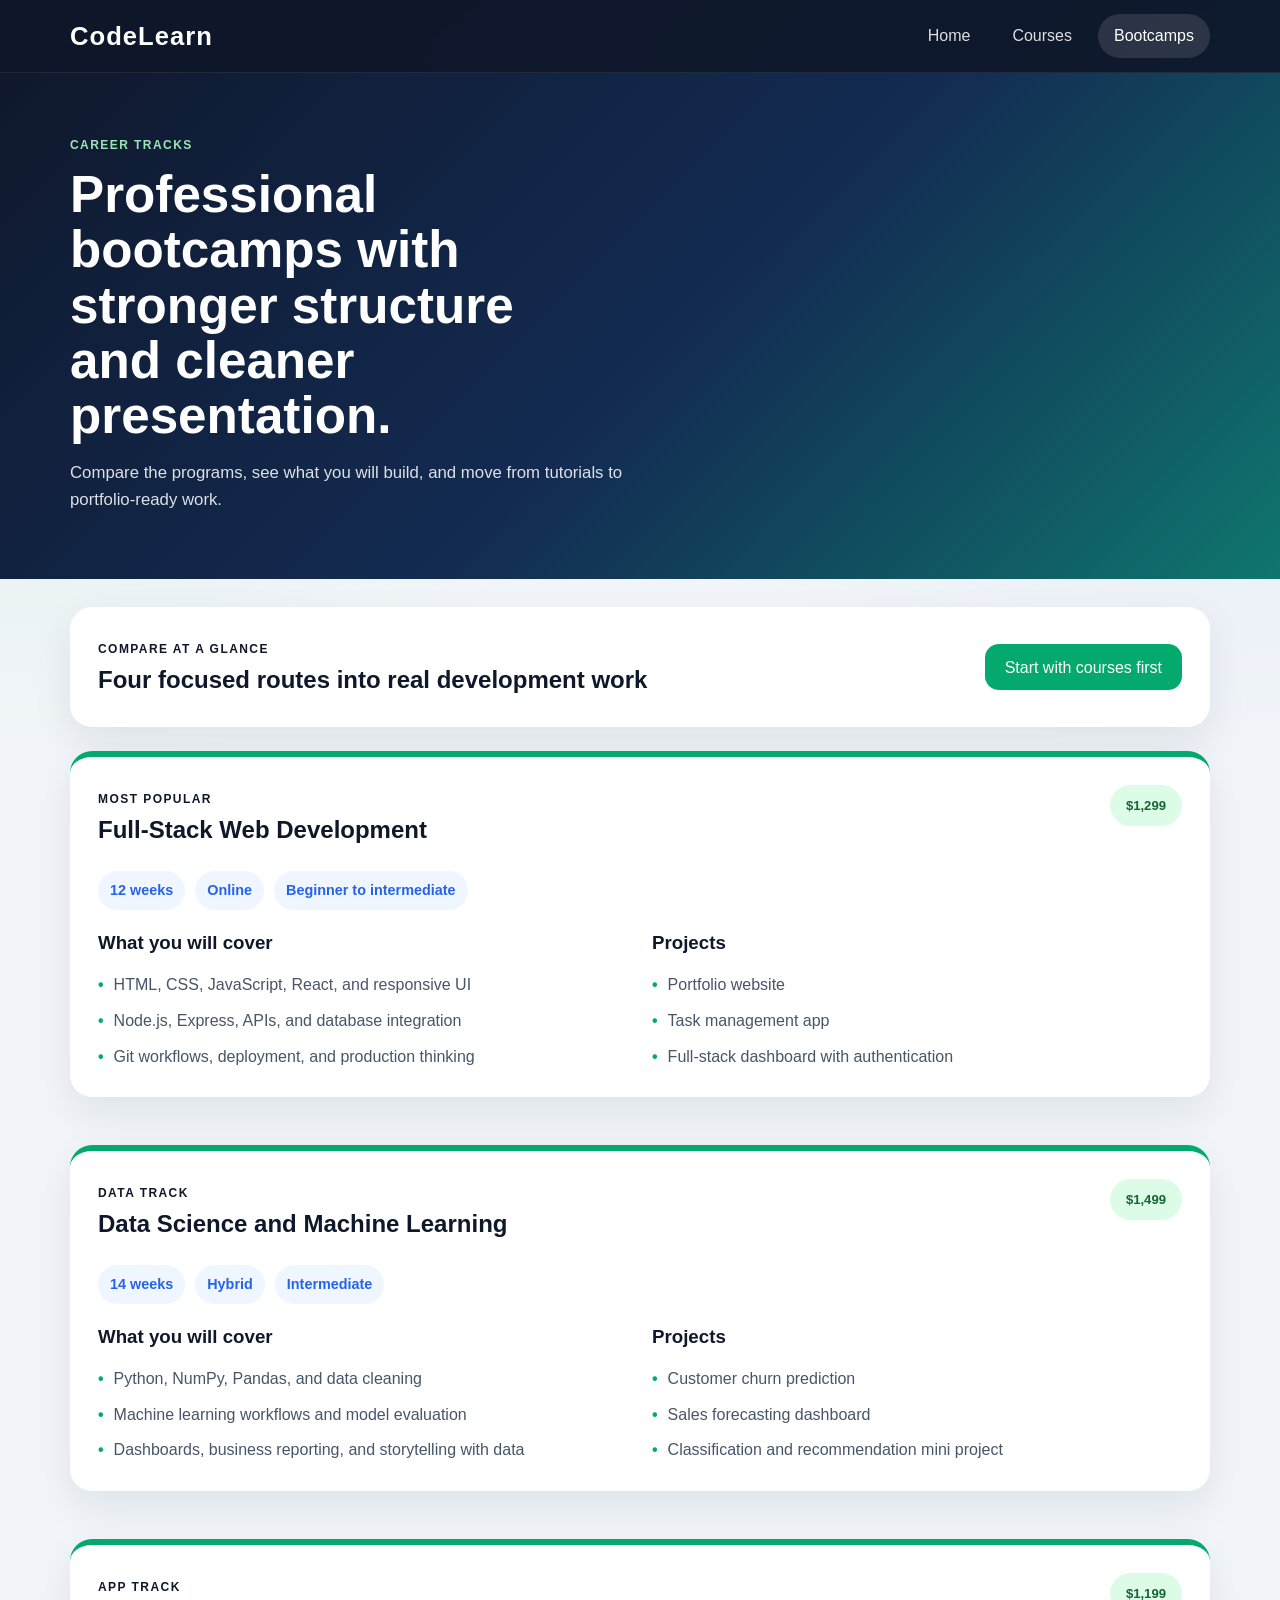
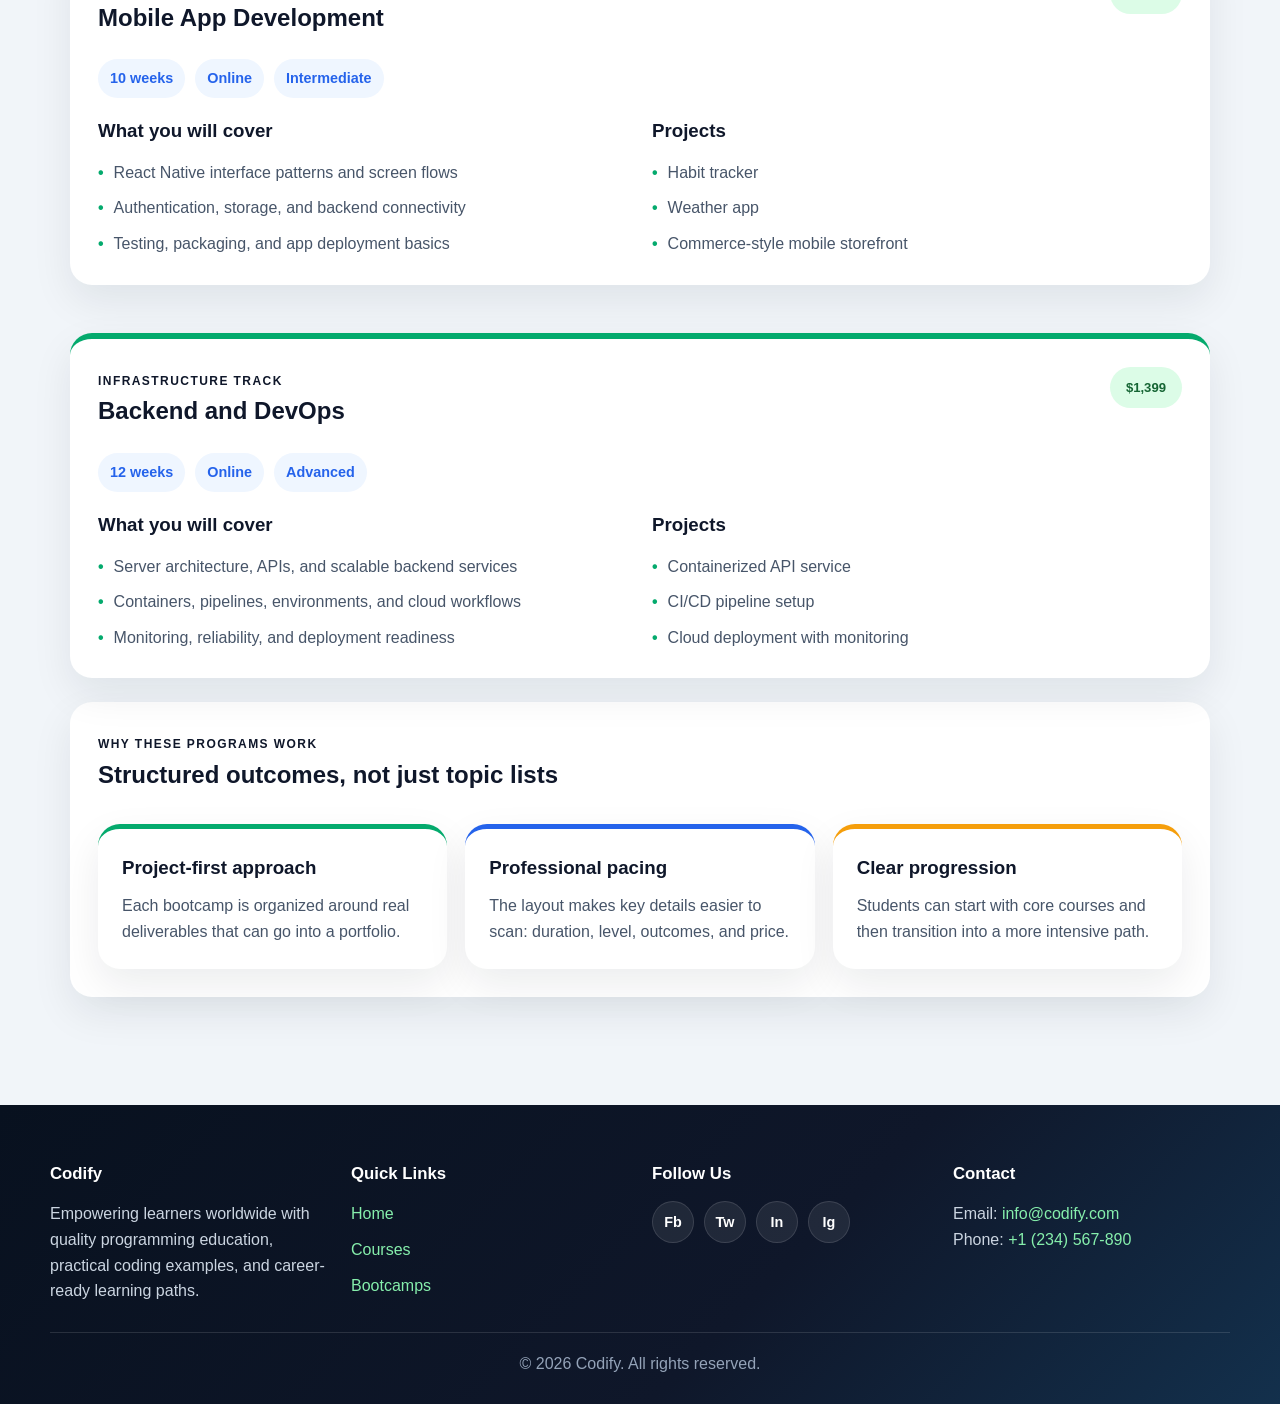
==== bootcamp.html @ 7d348fdf "Finalize Course webpage" ====
<!DOCTYPE html>
<html lang="en">
<head>
    <meta charset="UTF-8">
    <meta name="viewport" content="width=device-width, initial-scale=1.0">
    <title>CodeLearn | Bootcamps</title>
    <link rel="stylesheet" href="main.css">
</head>
<body>
    <header class="site-header compact-header">
        <nav class="topbar">
            <div class="nav-container">
                <a href="index.html" class="nav-logo">CodeLearn</a>
                <ul class="nav-links">
                    <li><a href="index.html">Home</a></li>
                    <li><a href="courses.html">Courses</a></li>
                    <li><a href="bootcamp.html" class="active">Bootcamps</a></li>
                </ul>
            </div>
        </nav>
        <section class="hero hero-compact">
            <div class="hero-copy">
                <span class="eyebrow">Career tracks</span>
                <h1>Professional bootcamps with stronger structure and cleaner presentation.</h1>
                <p>Compare the programs, see what you will build, and move from tutorials to portfolio-ready work.</p>
            </div>
        </section>
    </header>

    <main class="page-shell">
        <section class="section-card comparison-banner">
            <div>
                <span class="section-label">Compare at a glance</span>
                <h2>Four focused routes into real development work</h2>
            </div>
            <a class="button button-primary" href="courses.html">Start with courses first</a>
        </section>

        <section class="bootcamp-stack">
            <article class="section-card bootcamp-card-pro" id="fullstack-bootcamp">
                <div class="bootcamp-top">
                    <div>
                        <span class="section-label">Most popular</span>
                        <h2>Full-Stack Web Development</h2>
                    </div>
                    <span class="price-tag">$1,299</span>
                </div>
                <div class="bootcamp-meta">
                    <span>12 weeks</span>
                    <span>Online</span>
                    <span>Beginner to intermediate</span>
                </div>
                <div class="bootcamp-layout">
                    <div>
                        <h3>What you will cover</h3>
                        <ul class="feature-list">
                            <li>HTML, CSS, JavaScript, React, and responsive UI</li>
                            <li>Node.js, Express, APIs, and database integration</li>
                            <li>Git workflows, deployment, and production thinking</li>
                        </ul>
                    </div>
                    <div>
                        <h3>Projects</h3>
                        <ul class="feature-list">
                            <li>Portfolio website</li>
                            <li>Task management app</li>
                            <li>Full-stack dashboard with authentication</li>
                        </ul>
                    </div>
                </div>
            </article>

            <article class="section-card bootcamp-card-pro">
                <div class="bootcamp-top">
                    <div>
                        <span class="section-label">Data track</span>
                        <h2>Data Science and Machine Learning</h2>
                    </div>
                    <span class="price-tag">$1,499</span>
                </div>
                <div class="bootcamp-meta">
                    <span>14 weeks</span>
                    <span>Hybrid</span>
                    <span>Intermediate</span>
                </div>
                <div class="bootcamp-layout">
                    <div>
                        <h3>What you will cover</h3>
                        <ul class="feature-list">
                            <li>Python, NumPy, Pandas, and data cleaning</li>
                            <li>Machine learning workflows and model evaluation</li>
                            <li>Dashboards, business reporting, and storytelling with data</li>
                        </ul>
                    </div>
                    <div>
                        <h3>Projects</h3>
                        <ul class="feature-list">
                            <li>Customer churn prediction</li>
                            <li>Sales forecasting dashboard</li>
                            <li>Classification and recommendation mini project</li>
                        </ul>
                    </div>
                </div>
            </article>

            <article class="section-card bootcamp-card-pro">
                <div class="bootcamp-top">
                    <div>
                        <span class="section-label">App track</span>
                        <h2>Mobile App Development</h2>
                    </div>
                    <span class="price-tag">$1,199</span>
                </div>
                <div class="bootcamp-meta">
                    <span>10 weeks</span>
                    <span>Online</span>
                    <span>Intermediate</span>
                </div>
                <div class="bootcamp-layout">
                    <div>
                        <h3>What you will cover</h3>
                        <ul class="feature-list">
                            <li>React Native interface patterns and screen flows</li>
                            <li>Authentication, storage, and backend connectivity</li>
                            <li>Testing, packaging, and app deployment basics</li>
                        </ul>
                    </div>
                    <div>
                        <h3>Projects</h3>
                        <ul class="feature-list">
                            <li>Habit tracker</li>
                            <li>Weather app</li>
                            <li>Commerce-style mobile storefront</li>
                        </ul>
                    </div>
                </div>
            </article>

            <article class="section-card bootcamp-card-pro">
                <div class="bootcamp-top">
                    <div>
                        <span class="section-label">Infrastructure track</span>
                        <h2>Backend and DevOps</h2>
                    </div>
                    <span class="price-tag">$1,399</span>
                </div>
                <div class="bootcamp-meta">
                    <span>12 weeks</span>
                    <span>Online</span>
                    <span>Advanced</span>
                </div>
                <div class="bootcamp-layout">
                    <div>
                        <h3>What you will cover</h3>
                        <ul class="feature-list">
                            <li>Server architecture, APIs, and scalable backend services</li>
                            <li>Containers, pipelines, environments, and cloud workflows</li>
                            <li>Monitoring, reliability, and deployment readiness</li>
                        </ul>
                    </div>
                    <div>
                        <h3>Projects</h3>
                        <ul class="feature-list">
                            <li>Containerized API service</li>
                            <li>CI/CD pipeline setup</li>
                            <li>Cloud deployment with monitoring</li>
                        </ul>
                    </div>
                </div>
            </article>
        </section>

        <section class="section-card">
            <div class="section-heading">
                <div>
                    <span class="section-label">Why these programs work</span>
                    <h2>Structured outcomes, not just topic lists</h2>
                </div>
            </div>
            <div class="quick-grid">
                <article class="feature-card accent-green">
                    <h3>Project-first approach</h3>
                    <p>Each bootcamp is organized around real deliverables that can go into a portfolio.</p>
                </article>
                <article class="feature-card accent-blue">
                    <h3>Professional pacing</h3>
                    <p>The layout makes key details easier to scan: duration, level, outcomes, and price.</p>
                </article>
                <article class="feature-card accent-gold">
                    <h3>Clear progression</h3>
                    <p>Students can start with core courses and then transition into a more intensive path.</p>
                </article>
            </div>
        </section>
    </main>

    <footer class="footer-section" id="footerSection">
        <div class="footer-container">
            <div class="footer-grid">
                <div class="footer-column" id="footerCol-1">
                    <h5 class="footer-heading">Codify</h5>
                    <p class="footer-text">Empowering learners worldwide with quality programming education, practical coding examples, and career-ready learning paths.</p>
                </div>
                <div class="footer-column" id="footerCol-2">
                    <h5 class="footer-heading">Quick Links</h5>
                    <ul class="footer-links" id="footerLinks">
                        <li><a href="index.html">Home</a></li>
                        <li><a href="courses.html">Courses</a></li>
                        <li><a href="bootcamp.html">Bootcamps</a></li>
                    </ul>
                </div>
                <div class="footer-column" id="footerCol-3">
                    <h5 class="footer-heading">Follow Us</h5>
                    <div class="social-links" id="socialLinks">
                        <a href="#" class="social-icon" aria-label="Facebook">Fb</a>
                        <a href="#" class="social-icon" aria-label="Twitter">Tw</a>
                        <a href="#" class="social-icon" aria-label="LinkedIn">In</a>
                        <a href="#" class="social-icon" aria-label="Instagram">Ig</a>
                    </div>
                </div>
                <div class="footer-column" id="footerCol-4">
                    <h5 class="footer-heading">Contact</h5>
                    <p class="footer-text">
                        Email: <a href="mailto:info@codify.com">info@codify.com</a><br>
                        Phone: <a href="tel:+1234567890">+1 (234) 567-890</a>
                    </p>
                </div>
            </div>
            <hr class="footer-divider">
            <div class="footer-bottom">
                <p class="footer-copyright">&copy; 2026 Codify. All rights reserved.</p>
            </div>
        </div>
    </footer>

    <script src="script.js"></script>
</body>
</html>
---- main.css ----
:root {
    --bg: #f1f5f9;
    --panel: #ffffff;
    --panel-alt: #e2e8f0;
    --text: #0f172a;
    --muted: #475569;
    --line: #cbd5e1;
    --green: #04aa6d;
    --green-dark: #03744a;
    --navy: #0f172a;
    --blue: #2563eb;
    --gold: #f59e0b;
    --shadow: 0 16px 40px rgba(15, 23, 42, 0.08);
    --radius: 22px;
}

* {
    box-sizing: border-box;
    margin: 0;
    padding: 0;
}

html {
    scroll-behavior: smooth;
}

body {
    font-family: "Segoe UI", Tahoma, Geneva, Verdana, sans-serif;
    background:
        radial-gradient(circle at top left, rgba(4, 170, 109, 0.10), transparent 24%),
        radial-gradient(circle at top right, rgba(37, 99, 235, 0.10), transparent 24%),
        var(--bg);
    color: var(--text);
    line-height: 1.6;
}

a {
    color: inherit;
    text-decoration: none;
}

button,
textarea {
    font: inherit;
}

.site-header {
    background: linear-gradient(135deg, #0f172a 0%, #132b52 55%, #0f766e 100%);
    color: #fff;
}

.topbar {
    position: sticky;
    top: 0;
    z-index: 100;
    backdrop-filter: blur(10px);
    background: rgba(15, 23, 42, 0.92);
    border-bottom: 1px solid rgba(255, 255, 255, 0.08);
}

.nav-container,
.page-shell,
.topic-strip-wrapper {
    max-width: 1180px;
    margin: 0 auto;
    padding: 0 20px;
}

.nav-container {
    display: flex;
    align-items: center;
    justify-content: space-between;
    min-height: 72px;
}

.nav-logo {
    font-size: 1.6rem;
    font-weight: 800;
    letter-spacing: 0.04em;
}

.nav-links {
    display: flex;
    gap: 10px;
    list-style: none;
}

.nav-links a {
    display: inline-flex;
    align-items: center;
    min-height: 44px;
    padding: 0 16px;
    border-radius: 999px;
    color: rgba(255, 255, 255, 0.86);
    transition: background-color 0.2s ease, color 0.2s ease;
}

.nav-links a:hover,
.nav-links a.active {
    background: rgba(255, 255, 255, 0.12);
    color: #fff;
}

.topic-strip-wrapper {
    padding-top: 14px;
}

.topic-strip {
    display: flex;
    gap: 10px;
    overflow-x: auto;
    padding: 4px 0 8px;
}

.topic-pill {
    border: 1px solid rgba(255, 255, 255, 0.16);
    background: rgba(255, 255, 255, 0.08);
    color: #fff;
    padding: 10px 18px;
    border-radius: 999px;
    white-space: nowrap;
    cursor: pointer;
    transition: transform 0.2s ease, background-color 0.2s ease, border-color 0.2s ease;
}

.topic-pill:hover,
.topic-pill.active {
    background: var(--green);
    border-color: var(--green);
    transform: translateY(-1px);
}

.course-strip .topic-pill {
    background: #eff6ff;
    border-color: #bfdbfe;
    color: var(--blue);
}

.course-strip .topic-pill:hover,
.course-strip .topic-pill.active {
    background: var(--green);
    border-color: var(--green);
    color: #fff;
}

.hero {
    display: grid;
    grid-template-columns: 1.1fr 0.9fr;
    gap: 28px;
    align-items: stretch;
    padding: 36px 20px 56px;
    max-width: 1180px;
    margin: 0 auto;
}

.hero-compact {
    grid-template-columns: 1fr;
    padding-bottom: 44px;
}

.hero-copy {
    padding: 22px 0;
}

.eyebrow,
.section-label,
.card-kicker {
    display: inline-block;
    text-transform: uppercase;
    letter-spacing: 0.12em;
    font-size: 0.75rem;
    font-weight: 700;
}

.eyebrow {
    color: #9ae6b4;
    margin-bottom: 12px;
}

.hero h1 {
    font-size: clamp(2.2rem, 4vw, 4rem);
    line-height: 1.08;
    margin-bottom: 16px;
    max-width: 13ch;
}

.hero p {
    color: rgba(255, 255, 255, 0.86);
    font-size: 1.05rem;
    max-width: 62ch;
}

.hero-actions {
    display: flex;
    flex-wrap: wrap;
    gap: 12px;
    margin-top: 28px;
}

.button {
    display: inline-flex;
    align-items: center;
    justify-content: center;
    min-height: 46px;
    padding: 0 20px;
    border-radius: 14px;
    border: none;
    cursor: pointer;
    transition: transform 0.2s ease, opacity 0.2s ease, background-color 0.2s ease;
}

.button:hover {
    transform: translateY(-1px);
}

.button-primary {
    background: var(--green);
    color: #fff;
}

.button-primary:hover {
    background: var(--green-dark);
}

.button-secondary {
    background: rgba(255, 255, 255, 0.12);
    color: #fff;
    border: 1px solid rgba(255, 255, 255, 0.16);
}

.small-button {
    min-height: 38px;
    padding: 0 14px;
    border-radius: 10px;
}

.hero-panel,
.section-card,
.feature-card,
.learning-card,
.course-mini-card,
.bootcamp-preview,
.output-card,
.info-card {
    background: var(--panel);
    border-radius: var(--radius);
    box-shadow: var(--shadow);
}

.hero-panel {
    color: var(--text);
    padding: 28px;
    align-self: stretch;
}

.panel-badge {
    display: inline-flex;
    padding: 8px 12px;
    border-radius: 999px;
    background: #dcfce7;
    color: var(--green-dark);
    font-size: 0.8rem;
    font-weight: 700;
    margin-bottom: 18px;
}

.topic-panel {
    display: none;
}

.topic-panel.active {
    display: block;
}

.topic-panel h2 {
    font-size: 2rem;
    margin-bottom: 8px;
}

.mini-stats {
    display: grid;
    grid-template-columns: repeat(3, minmax(0, 1fr));
    gap: 12px;
    margin: 20px 0 14px;
}

.mini-stats div {
    background: #f8fafc;
    border: 1px solid var(--line);
    border-radius: 16px;
    padding: 12px;
}

.mini-stats strong,
.summary-row strong {
    display: block;
}

.mini-stats span,
.summary-row span,
.lead-text,
.feature-card p,
.learning-card p,
.bootcamp-preview p,
.course-mini-card p,
.info-card span,
.lesson-panel p,
.bootcamp-card-pro p,
.bootcamp-card-pro li,
.feature-list li {
    color: var(--muted);
}

.inline-link,
.text-action {
    color: var(--green);
    font-weight: 700;
}

.inline-link:hover,
.text-action:hover {
    text-decoration: underline;
}

.page-shell {
    padding: 28px 20px 64px;
}

.section-card {
    padding: 28px;
    margin-bottom: 24px;
}

.quick-grid,
.learning-grid,
.bootcamp-preview-grid,
.compact-course-grid {
    display: grid;
    grid-template-columns: repeat(3, minmax(0, 1fr));
    gap: 18px;
}

.bootcamp-preview-grid {
    grid-template-columns: repeat(4, minmax(0, 1fr));
}

.feature-card,
.learning-card,
.bootcamp-preview,
.course-mini-card {
    padding: 24px;
}

.feature-card h3,
.learning-card h3,
.bootcamp-preview h3,
.course-mini-card h3,
.section-heading h2,
.bootcamp-card-pro h2,
.lesson-panel h3,
.try-it h3 {
    margin-bottom: 10px;
}

.accent-green {
    border-top: 5px solid var(--green);
}

.accent-blue {
    border-top: 5px solid var(--blue);
}

.accent-gold {
    border-top: 5px solid var(--gold);
}

.section-heading {
    display: flex;
    align-items: end;
    justify-content: space-between;
    gap: 16px;
    margin-bottom: 20px;
}

.two-column,
.course-layout,
.bootcamp-layout {
    display: grid;
    grid-template-columns: repeat(2, minmax(0, 1fr));
    gap: 24px;
}

.check-grid {
    display: grid;
    grid-template-columns: repeat(2, minmax(0, 1fr));
    gap: 14px;
    margin-top: 22px;
}

.check-item {
    background: #f8fafc;
    border: 1px solid var(--line);
    border-radius: 16px;
    padding: 14px 16px;
}

.path-summary h3 {
    margin-bottom: 14px;
}

.summary-row {
    display: flex;
    align-items: center;
    justify-content: space-between;
    gap: 16px;
    padding: 14px 0;
    border-bottom: 1px solid var(--line);
}

.summary-row:last-child {
    border-bottom: none;
}

.skill-level,
.meta-chip,
.price-tag {
    display: inline-flex;
    align-items: center;
    justify-content: center;
    border-radius: 999px;
    font-size: 0.82rem;
    font-weight: 700;
}

.skill-level,
.meta-chip {
    padding: 7px 12px;
    margin-bottom: 14px;
}

.beginner {
    background: #dcfce7;
    color: #166534;
}

.intermediate {
    background: #dbeafe;
    color: #1d4ed8;
}

.advanced {
    background: #fee2e2;
    color: #b91c1c;
}

.feature-list {
    list-style: none;
    margin-top: 14px;
}

.feature-list li + li {
    margin-top: 10px;
}

.feature-list li::before {
    content: "•";
    color: var(--green);
    font-weight: 700;
    margin-right: 10px;
}

.lesson-panel,
.example-panel {
    display: flex;
    flex-direction: column;
    gap: 16px;
}

.info-grid {
    display: grid;
    grid-template-columns: repeat(2, minmax(0, 1fr));
    gap: 14px;
}

.info-card {
    padding: 18px;
    border: 1px solid var(--line);
    box-shadow: none;
}

.info-card strong {
    display: block;
    margin-bottom: 6px;
}

.code-tabs {
    display: flex;
    gap: 10px;
    flex-wrap: wrap;
}

.code-tab {
    border: 1px solid var(--line);
    background: #eff6ff;
    color: var(--blue);
    padding: 10px 16px;
    border-radius: 999px;
    cursor: pointer;
    transition: background-color 0.2s ease, color 0.2s ease;
}

.code-tab.active,
.code-tab:hover {
    background: var(--green);
    border-color: var(--green);
    color: #fff;
}

.code-content {
    display: none;
}

.code-content.active {
    display: block;
}

.code-box,
.output,
.try-it textarea {
    width: 100%;
    border-radius: 18px;
    border: 1px solid var(--line);
}

.code-box {
    background: #0f172a;
    color: #e2e8f0;
    padding: 20px;
    overflow-x: auto;
    white-space: pre-wrap;
}

.output-card,
.output {
    background: #f8fafc;
    padding: 20px;
}

.sample-gradient {
    background: linear-gradient(135deg, #0f766e, #14b8a6);
    color: #fff;
}

.try-it {
    margin-top: 24px;
    background: #f8fafc;
    border: 1px solid var(--line);
    border-radius: var(--radius);
    padding: 22px;
}

.try-it-header {
    display: flex;
    align-items: center;
    justify-content: space-between;
    gap: 16px;
    margin-bottom: 12px;
}

.try-it textarea {
    min-height: 190px;
    padding: 18px;
    resize: vertical;
    background: #fff;
    color: var(--text);
    margin-bottom: 14px;
}

.output {
    min-height: 110px;
}

.compact-header .hero h1 {
    max-width: 18ch;
}

.comparison-banner {
    display: flex;
    align-items: center;
    justify-content: space-between;
    gap: 20px;
}

.bootcamp-stack {
    display: grid;
    gap: 24px;
}

.bootcamp-card-pro {
    border-top: 6px solid var(--green);
}

.bootcamp-top {
    display: flex;
    align-items: start;
    justify-content: space-between;
    gap: 18px;
    margin-bottom: 12px;
}

.bootcamp-meta {
    display: flex;
    flex-wrap: wrap;
    gap: 10px;
    margin-bottom: 18px;
}

.bootcamp-meta span {
    padding: 8px 12px;
    border-radius: 999px;
    background: #eff6ff;
    color: var(--blue);
    font-size: 0.9rem;
    font-weight: 600;
}

.price-tag {
    padding: 10px 16px;
    background: #dcfce7;
    color: #166534;
}

.footer-section {
    background: linear-gradient(135deg, #08111f, #0f172a 60%, #13304c);
    color: #e2e8f0;
    padding: 56px 20px 28px;
    margin-top: 20px;
}

.footer-container {
    max-width: 1180px;
    margin: 0 auto;
}

.footer-grid {
    display: grid;
    grid-template-columns: repeat(4, minmax(0, 1fr));
    gap: 24px;
}

.footer-column {
    min-width: 0;
}

.footer-heading {
    font-size: 1.05rem;
    font-weight: 700;
    color: #ffffff;
    margin-bottom: 14px;
}


.footer-text {
    color: #cbd5e1;
}

.footer-links {
    list-style: none;
    display: grid;
    gap: 10px;
}

.footer-links a,
.footer-text a {
    color: #86efac;
}

.footer-links a:hover,
.footer-text a:hover {
    text-decoration: underline;
}

.social-links {
    display: flex;
    flex-wrap: wrap;
    gap: 10px;
}

.social-icon {
    display: inline-flex;
    align-items: center;
    justify-content: center;
    width: 42px;
    height: 42px;
    border-radius: 50%;
    background: rgba(255, 255, 255, 0.08);
    color: #ffffff;
    font-size: 0.9rem;
    font-weight: 700;
    border: 1px solid rgba(255, 255, 255, 0.12);
    transition: transform 0.2s ease, background-color 0.2s ease;
}

.social-icon:hover {
    background: var(--green);
    transform: translateY(-2px);
}

.footer-divider {
    border: none;
    border-top: 1px solid rgba(255, 255, 255, 0.12);
    margin: 28px 0 18px;
}

.footer-bottom {
    text-align: center;
}

.footer-copyright {
    color: #94a3b8;
}

@media (max-width: 1080px) {
    .hero,
    .bootcamp-preview-grid {
        grid-template-columns: 1fr;
    }

    .quick-grid,
    .learning-grid,
    .compact-course-grid {
        grid-template-columns: repeat(2, minmax(0, 1fr));
    }
}

@media (max-width: 760px) {
    .nav-container,
    .section-heading,
    .comparison-banner,
    .bootcamp-top,
    .try-it-header {
        flex-direction: column;
        align-items: stretch;
    }

    .nav-links {
        flex-wrap: wrap;
    }

    .hero,
    .two-column,
    .course-layout,
    .bootcamp-layout,
    .quick-grid,
    .learning-grid,
    .compact-course-grid,
    .check-grid,
    .info-grid,
    .mini-stats,
    .footer-grid {
        grid-template-columns: 1fr;
    }

    .section-card,
    .hero-panel {
        padding: 22px;
    }

    .hero {
        padding-top: 24px;
    }
}
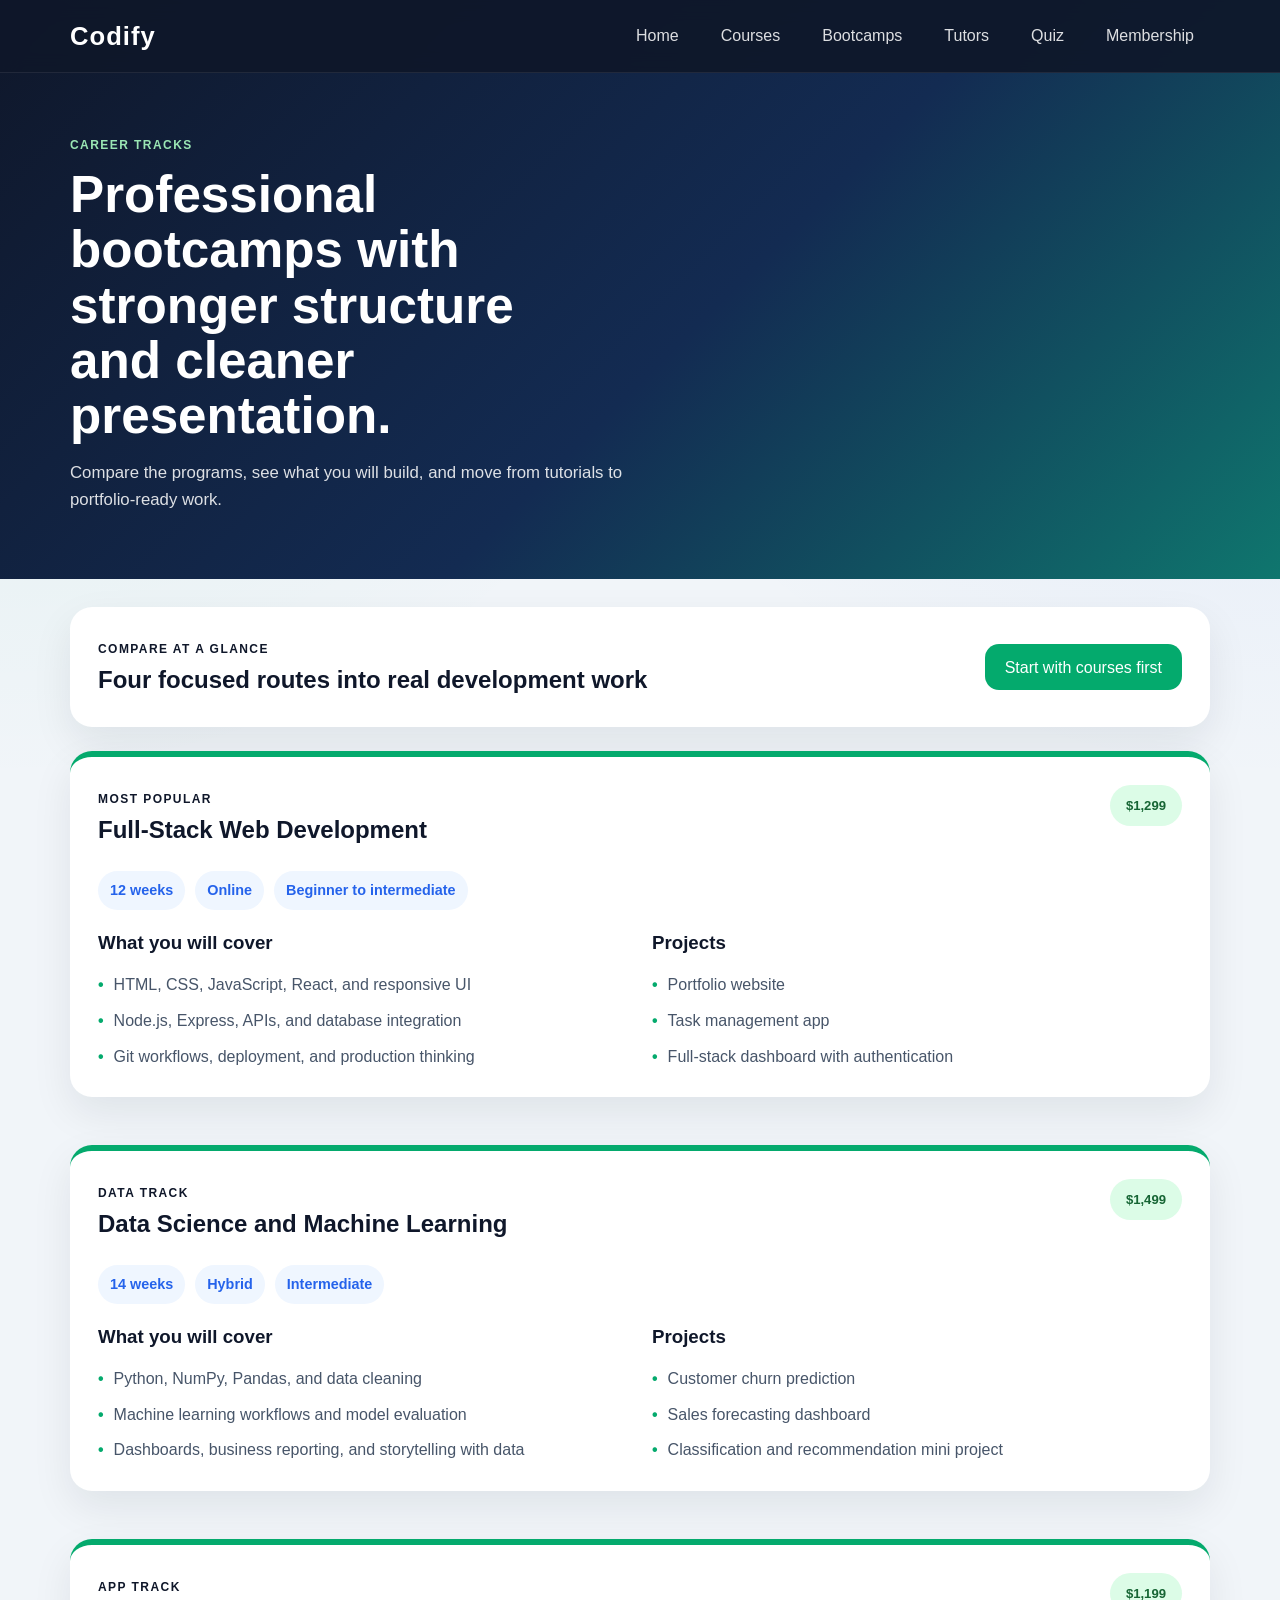
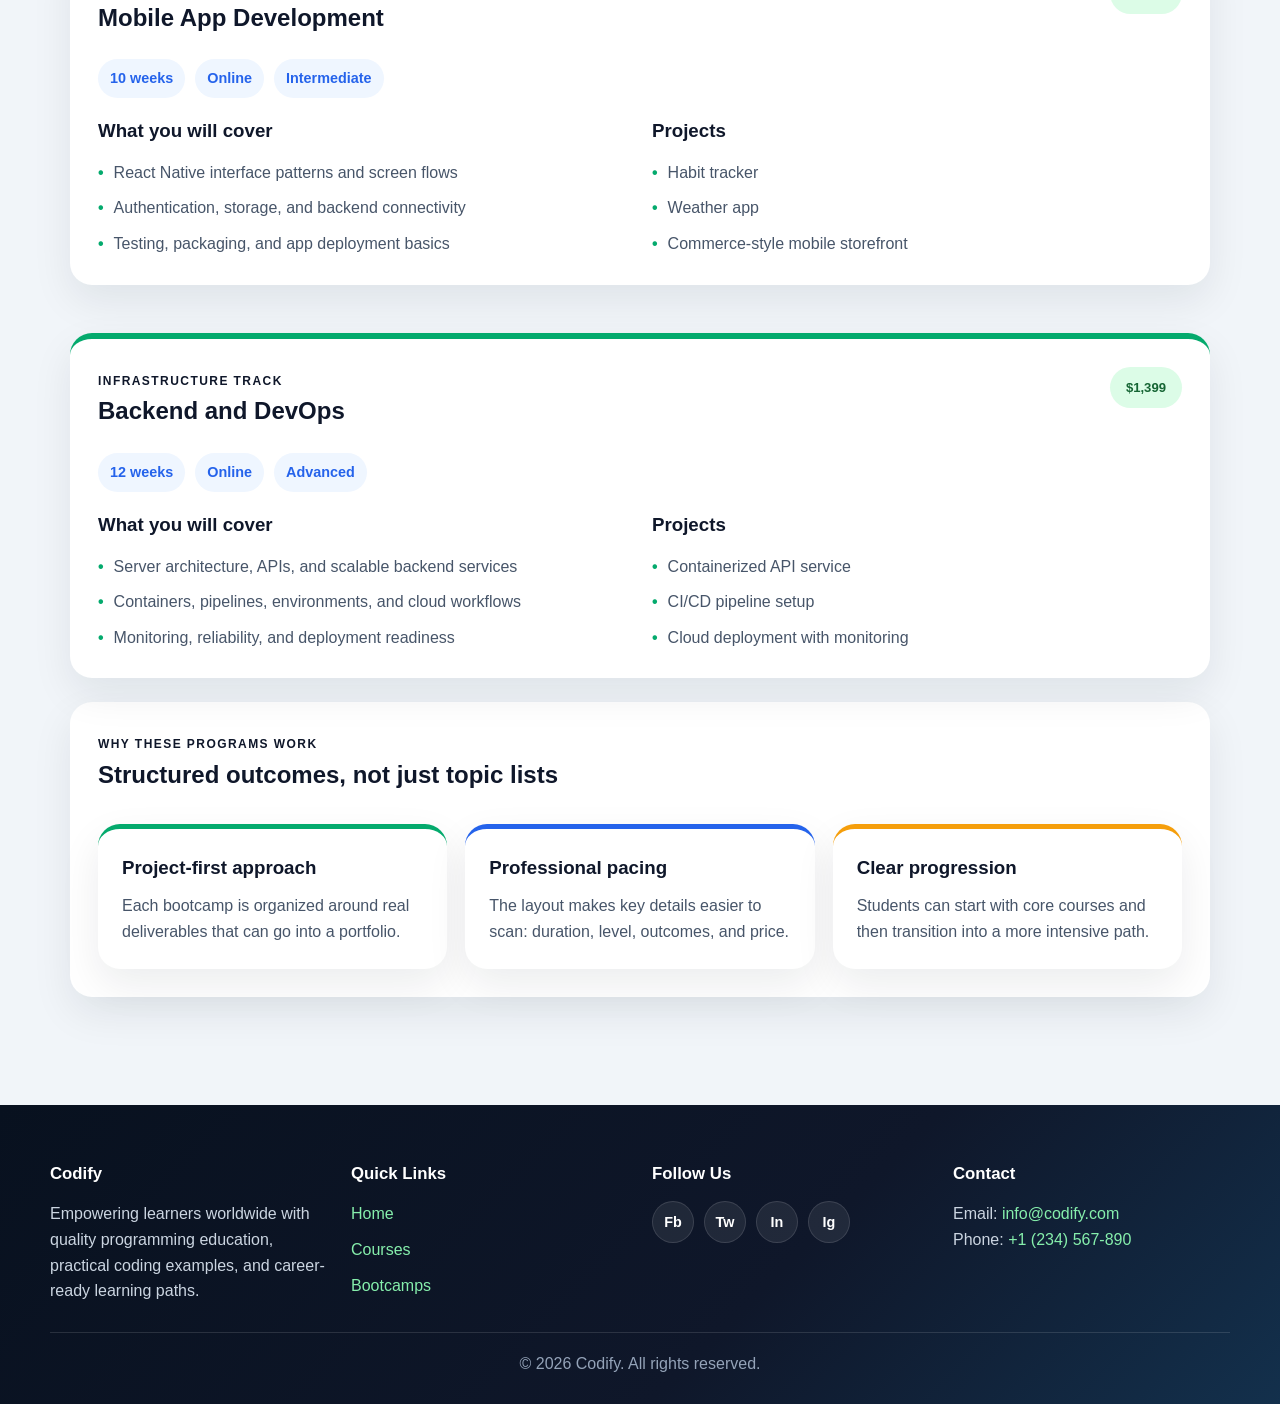
==== commit e672158a: "Merge branch 'main' into dev-shivalal" ====
--- a/bootcamp.html
+++ b/bootcamp.html
@@ -3,18 +3,21 @@
 <head>
     <meta charset="UTF-8">
     <meta name="viewport" content="width=device-width, initial-scale=1.0">
-    <title>CodeLearn | Bootcamps</title>
+    <title>Codify | Bootcamps</title>
     <link rel="stylesheet" href="main.css">
 </head>
 <body>
     <header class="site-header compact-header">
         <nav class="topbar">
             <div class="nav-container">
-                <a href="index.html" class="nav-logo">CodeLearn</a>
+                <a href="index.html" class="nav-logo">Codify</a>
                 <ul class="nav-links">
                     <li><a href="index.html">Home</a></li>
                     <li><a href="courses.html">Courses</a></li>
-                    <li><a href="bootcamp.html" class="active">Bootcamps</a></li>
+                    <li><a href="bootcamp.html">Bootcamps</a></li>
+                    <li><a href="tutors.html">Tutors</a></li>
+                    <li><a href="quiz.html">Quiz</a></li>
+                    <li><a href="membership.html">Membership</a></li>
                 </ul>
             </div>
         </nav>
--- a/main.css
+++ b/main.css
@@ -22,6 +22,7 @@
 
 html {
     scroll-behavior: smooth;
+    text-decoration: none;
 }
 
 body {
@@ -50,6 +51,7 @@
 }
 
 .topbar {
+    text-decoration: none;
     position: sticky;
     top: 0;
     z-index: 100;
@@ -74,6 +76,7 @@
 }
 
 .nav-logo {
+    text-decoration: none;
     font-size: 1.6rem;
     font-weight: 800;
     letter-spacing: 0.04em;
@@ -83,6 +86,9 @@
     display: flex;
     gap: 10px;
     list-style: none;
+}
+.nav-container a {
+    text-decoration: none;
 }
 
 .nav-links a {
